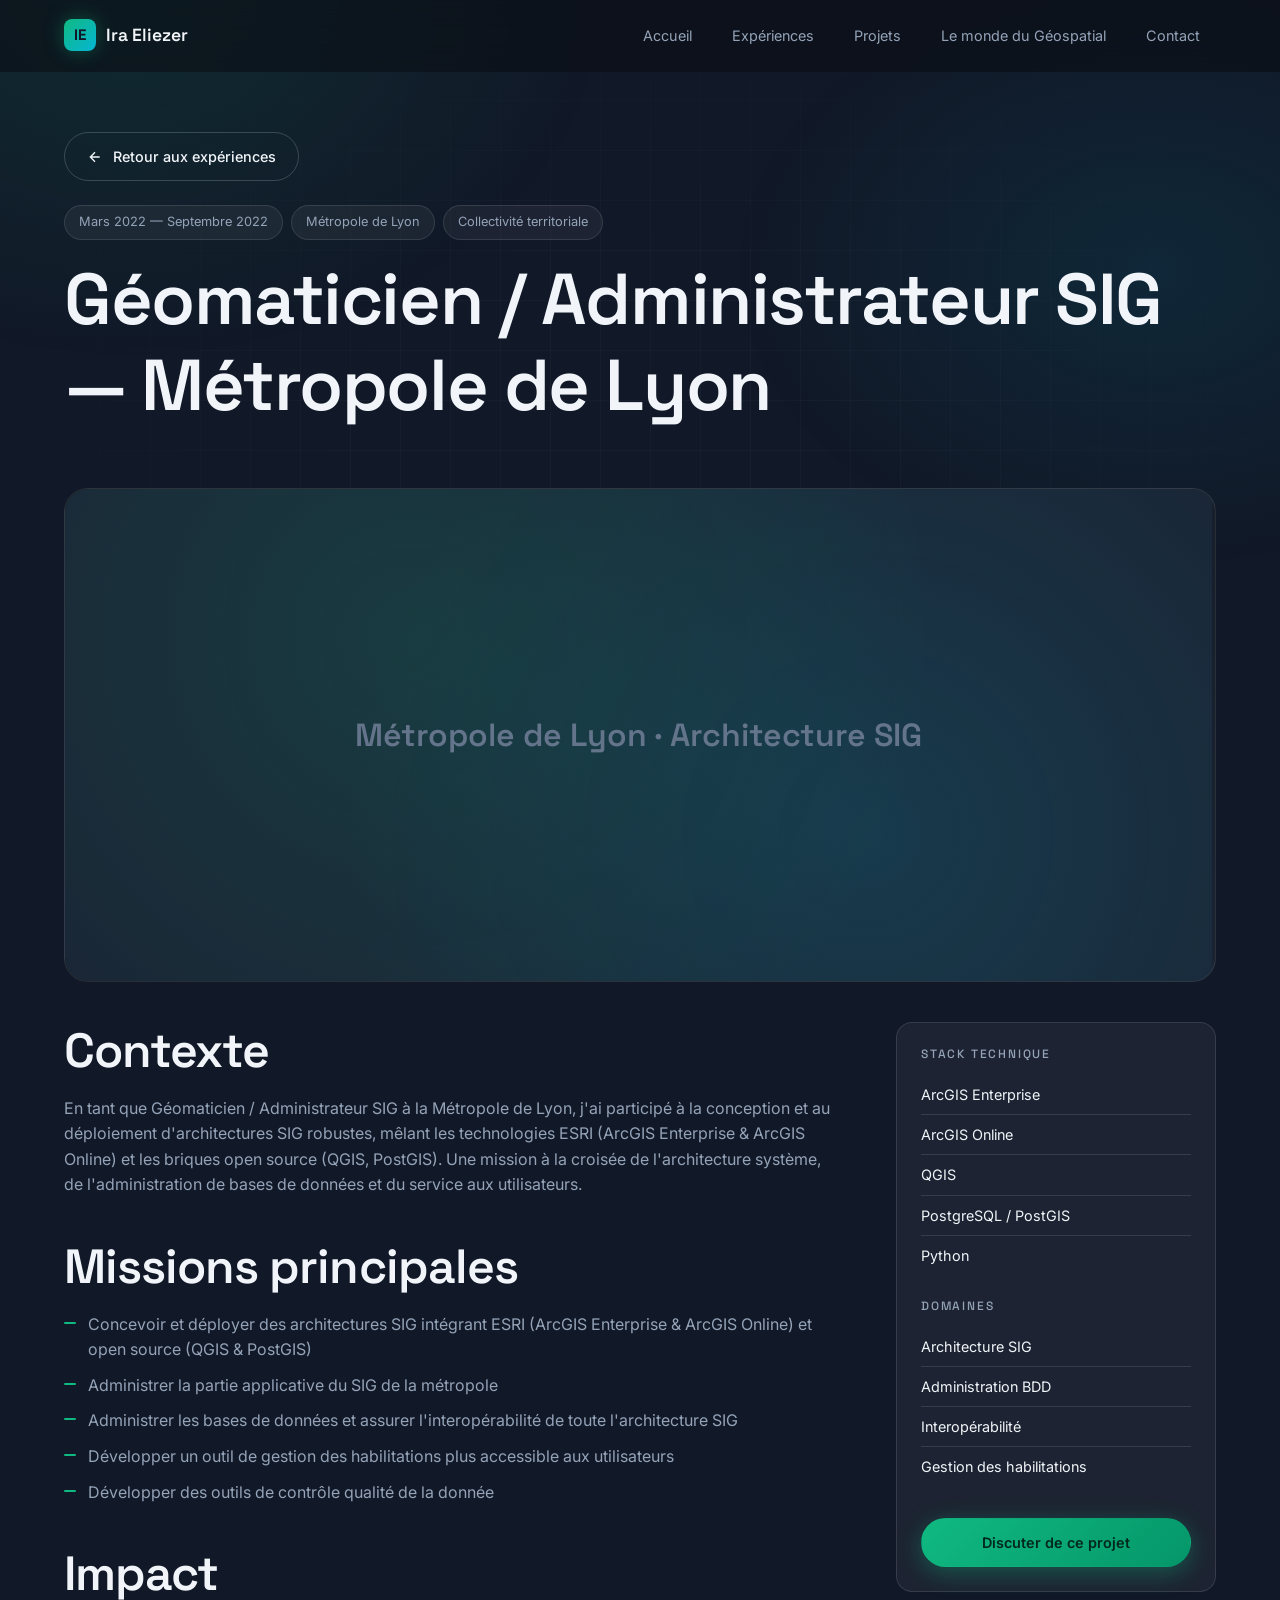
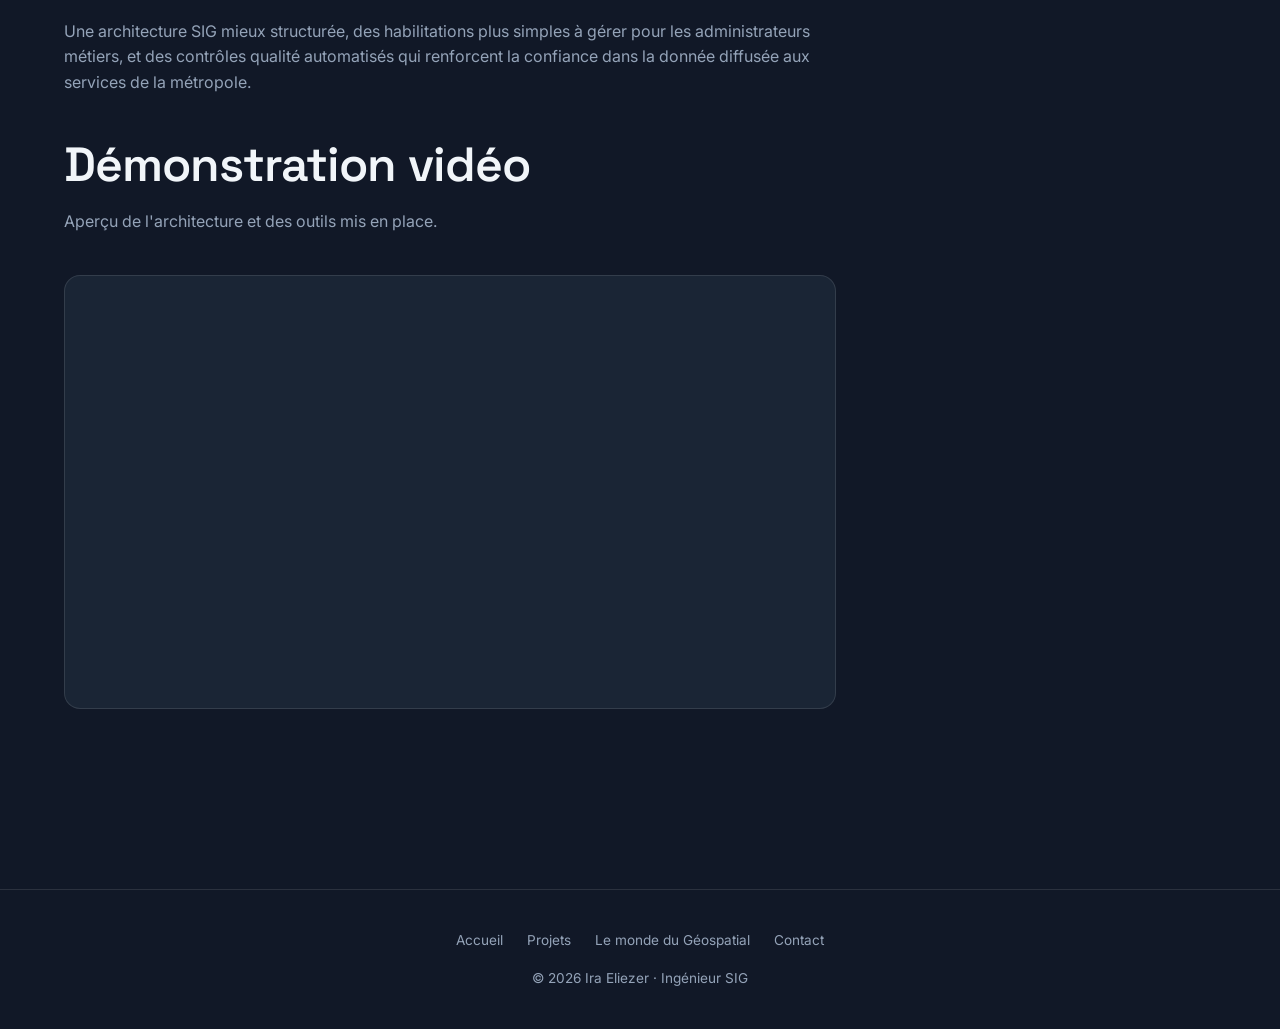
==== experience-lyon.html @ 68beef40 "Initial commit — portfolio SIG" ====
<!DOCTYPE html>
<html lang="fr">
<head>
  <meta charset="UTF-8" />
  <meta name="viewport" content="width=device-width, initial-scale=1.0" />
  <title>Géomaticien / Administrateur SIG — Métropole de Lyon · Ira Eliezer</title>
  <meta name="description" content="Expérience Géomaticien / Administrateur SIG à la Métropole de Lyon : architecture SIG ESRI & Open Source, administration applicative, interopérabilité PostGIS." />
  <link rel="preconnect" href="https://fonts.googleapis.com" />
  <link rel="preconnect" href="https://fonts.gstatic.com" crossorigin />
  <link href="https://fonts.googleapis.com/css2?family=Inter:wght@400;500;600;700&family=Space+Grotesk:wght@500;600;700&display=swap" rel="stylesheet" />
  <link rel="stylesheet" href="assets/css/style.css" />
</head>
<body>

  <header class="header">
    <div class="container">
      <a href="index.html" class="logo">
        <span class="logo-mark">IE</span>
        <span>Ira Eliezer</span>
      </a>
      <nav class="nav">
        <a href="index.html">Accueil</a>
        <a href="index.html#experiences">Expériences</a>
        <a href="projets.html">Projets</a>
        <a href="geospatial.html">Le monde du Géospatial</a>
        <a href="contact.html">Contact</a>
      </nav>
      <button class="nav-toggle" aria-label="Menu">
        <svg viewBox="0 0 24 24" fill="none" stroke="currentColor" stroke-width="2"><path d="M3 6h18M3 12h18M3 18h18"/></svg>
      </button>
    </div>
  </header>

  <section class="exp-detail">
    <div class="container">

      <div class="exp-hero reveal">
        <a href="index.html#experiences" class="btn btn-ghost" style="margin-bottom: 24px;">
          <svg viewBox="0 0 24 24" fill="none" stroke="currentColor" stroke-width="2"><path d="M19 12H5M12 19l-7-7 7-7"/></svg>
          Retour aux expériences
        </a>
        <div class="exp-meta">
          <span>Mars 2022 — Septembre 2022</span>
          <span>Métropole de Lyon</span>
          <span>Collectivité territoriale</span>
        </div>
        <h1>Géomaticien / Administrateur SIG — Métropole de Lyon</h1>
      </div>

      <div class="exp-image reveal">
        <div class="card-media" style="aspect-ratio: 21 / 9; height: 100%;">
          <div class="placeholder">Métropole de Lyon · Architecture SIG</div>
        </div>
      </div>

      <div class="exp-content">
        <div class="exp-body reveal">
          <h2>Contexte</h2>
          <p>
            En tant que Géomaticien / Administrateur SIG à la Métropole de Lyon, j'ai
            participé à la conception et au déploiement d'architectures SIG robustes,
            mêlant les technologies ESRI (ArcGIS Enterprise & ArcGIS Online) et les
            briques open source (QGIS, PostGIS). Une mission à la croisée de l'architecture
            système, de l'administration de bases de données et du service aux utilisateurs.
          </p>

          <h2>Missions principales</h2>
          <ul>
            <li>Concevoir et déployer des architectures SIG intégrant ESRI (ArcGIS Enterprise & ArcGIS Online) et open source (QGIS & PostGIS)</li>
            <li>Administrer la partie applicative du SIG de la métropole</li>
            <li>Administrer les bases de données et assurer l'interopérabilité de toute l'architecture SIG</li>
            <li>Développer un outil de gestion des habilitations plus accessible aux utilisateurs</li>
            <li>Développer des outils de contrôle qualité de la donnée</li>
          </ul>

          <h2>Impact</h2>
          <p>
            Une architecture SIG mieux structurée, des habilitations plus simples à gérer
            pour les administrateurs métiers, et des contrôles qualité automatisés qui
            renforcent la confiance dans la donnée diffusée aux services de la métropole.
          </p>

          <h2>Démonstration vidéo</h2>
          <p>Aperçu de l'architecture et des outils mis en place.</p>
          <div class="video-wrap">
            <iframe src="https://www.youtube.com/embed/videoseries?list=PLAYLIST_ID_OR_VIDEO_ID"
                    title="Démonstration architecture SIG Métropole de Lyon"
                    allow="accelerometer; autoplay; clipboard-write; encrypted-media; gyroscope; picture-in-picture"
                    allowfullscreen></iframe>
          </div>
        </div>

        <aside class="exp-sidebar reveal reveal-delay-1">
          <h4>Stack technique</h4>
          <ul>
            <li>ArcGIS Enterprise</li>
            <li>ArcGIS Online</li>
            <li>QGIS</li>
            <li>PostgreSQL / PostGIS</li>
            <li>Python</li>
          </ul>
          <h4>Domaines</h4>
          <ul>
            <li>Architecture SIG</li>
            <li>Administration BDD</li>
            <li>Interopérabilité</li>
            <li>Gestion des habilitations</li>
          </ul>
          <a href="contact.html" class="btn btn-primary" style="width: 100%; justify-content: center; margin-top: 8px;">
            Discuter de ce projet
          </a>
        </aside>
      </div>

    </div>
  </section>

  <footer class="footer">
    <div class="container">
      <div class="footer-links">
        <a href="index.html">Accueil</a>
        <a href="projets.html">Projets</a>
        <a href="geospatial.html">Le monde du Géospatial</a>
        <a href="contact.html">Contact</a>
      </div>
      <div>© 2026 Ira Eliezer · Ingénieur SIG</div>
    </div>
  </footer>

  <script src="assets/js/main.js"></script>
</body>
</html>
---- assets/css/style.css ----
/* =========================================================
   Portfolio — Ira Eliezer
   Stack: HTML/CSS/JS pur — Design moderne, sombre, géospatial
   ========================================================= */

:root {
  --bg: #111827;
  --bg-elev: #1a2535;
  --surface: rgba(255, 255, 255, 0.05);
  --surface-hover: rgba(255, 255, 255, 0.09);
  --border: rgba(255, 255, 255, 0.11);
  --border-strong: rgba(255, 255, 255, 0.18);

  --primary: #10b981;
  --primary-glow: rgba(16, 185, 129, 0.35);
  --accent: #06b6d4;
  --accent-glow: rgba(6, 182, 212, 0.3);
  --highlight: #f59e0b;

  --text: #f1f5f9;
  --text-muted: #94a3b8;
  --text-dim: #64748b;

  --radius: 16px;
  --radius-sm: 10px;
  --radius-lg: 24px;

  --font-display: 'Space Grotesk', 'Inter', system-ui, sans-serif;
  --font-body: 'Inter', system-ui, -apple-system, sans-serif;

  --shadow-soft: 0 8px 32px rgba(0, 0, 0, 0.35);
  --shadow-glow: 0 0 60px var(--primary-glow);

  --container: 1200px;
  --header-h: 72px;
}

* {
  margin: 0;
  padding: 0;
  box-sizing: border-box;
}

html {
  scroll-behavior: smooth;
}

body {
  font-family: var(--font-body);
  background: var(--bg);
  color: var(--text);
  line-height: 1.6;
  font-size: 16px;
  overflow-x: hidden;
  -webkit-font-smoothing: antialiased;
}

/* Background ambient effects */
body::before {
  content: '';
  position: fixed;
  inset: 0;
  background:
    radial-gradient(ellipse 800px 600px at 10% 0%, rgba(16, 185, 129, 0.12), transparent 60%),
    radial-gradient(ellipse 700px 500px at 90% 30%, rgba(6, 182, 212, 0.10), transparent 60%),
    radial-gradient(ellipse 600px 400px at 50% 100%, rgba(245, 158, 11, 0.06), transparent 60%);
  pointer-events: none;
  z-index: -1;
}

/* Subtle grid pattern overlay */
body::after {
  content: '';
  position: fixed;
  inset: 0;
  background-image:
    linear-gradient(rgba(255, 255, 255, 0.025) 1px, transparent 1px),
    linear-gradient(90deg, rgba(255, 255, 255, 0.025) 1px, transparent 1px);
  background-size: 50px 50px;
  pointer-events: none;
  z-index: -1;
  mask-image: radial-gradient(ellipse at center, black 30%, transparent 80%);
}

img { max-width: 100%; display: block; }
a { color: inherit; text-decoration: none; }
button { font-family: inherit; cursor: pointer; border: none; background: none; color: inherit; }

/* ==================== Typography ==================== */
h1, h2, h3, h4 { font-family: var(--font-display); font-weight: 600; line-height: 1.2; letter-spacing: -0.02em; }
h1 { font-size: clamp(2.5rem, 6vw, 4.5rem); }
h2 { font-size: clamp(2rem, 4vw, 3rem); }
h3 { font-size: 1.5rem; }

.text-muted { color: var(--text-muted); }
.text-gradient {
  background: linear-gradient(135deg, var(--primary), var(--accent));
  -webkit-background-clip: text;
  background-clip: text;
  -webkit-text-fill-color: transparent;
}

/* ==================== Layout ==================== */
.container {
  max-width: var(--container);
  margin: 0 auto;
  padding: 0 24px;
}

section {
  padding: 100px 0;
  position: relative;
}

.section-head {
  margin-bottom: 60px;
  max-width: 700px;
}

.section-eyebrow {
  display: inline-flex;
  align-items: center;
  gap: 8px;
  font-size: 0.75rem;
  letter-spacing: 0.2em;
  text-transform: uppercase;
  color: var(--primary);
  font-weight: 500;
  margin-bottom: 16px;
}

.section-eyebrow::before {
  content: '';
  width: 24px;
  height: 1px;
  background: var(--primary);
}

.section-head p {
  margin-top: 16px;
  color: var(--text-muted);
  font-size: 1.05rem;
  max-width: 600px;
}

/* ==================== Header ==================== */
.header {
  position: fixed;
  top: 0;
  left: 0;
  right: 0;
  height: var(--header-h);
  display: flex;
  align-items: center;
  z-index: 100;
  backdrop-filter: blur(14px);
  -webkit-backdrop-filter: blur(14px);
  background: rgba(10, 14, 20, 0.6);
  border-bottom: 1px solid transparent;
  transition: border-color 0.3s, background 0.3s;
}

.header.scrolled {
  border-bottom-color: var(--border);
  background: rgba(10, 14, 20, 0.85);
}

.header .container {
  display: flex;
  align-items: center;
  justify-content: space-between;
  width: 100%;
}

.logo {
  font-family: var(--font-display);
  font-weight: 600;
  font-size: 1.1rem;
  display: flex;
  align-items: center;
  gap: 10px;
}

.logo-mark {
  width: 32px;
  height: 32px;
  border-radius: 8px;
  background: linear-gradient(135deg, var(--primary), var(--accent));
  display: grid;
  place-items: center;
  color: var(--bg);
  font-weight: 700;
  font-size: 0.95rem;
  box-shadow: 0 0 20px var(--primary-glow);
}

.nav {
  display: flex;
  align-items: center;
  gap: 8px;
}

.nav a {
  padding: 8px 16px;
  border-radius: 8px;
  font-size: 0.9rem;
  color: var(--text-muted);
  transition: color 0.2s, background 0.2s;
}

.nav a:hover,
.nav a.active {
  color: var(--text);
  background: var(--surface);
}

.nav-toggle {
  display: none;
  width: 40px;
  height: 40px;
  border-radius: 8px;
  background: var(--surface);
  border: 1px solid var(--border);
  align-items: center;
  justify-content: center;
}

.nav-toggle svg { width: 20px; height: 20px; }

/* ==================== Buttons ==================== */
.btn {
  display: inline-flex;
  align-items: center;
  gap: 10px;
  padding: 12px 22px;
  border-radius: 999px;
  font-size: 0.9rem;
  font-weight: 500;
  transition: transform 0.2s, box-shadow 0.2s, background 0.2s, border-color 0.2s;
  border: 1px solid var(--border-strong);
  background: var(--surface);
  white-space: nowrap;
}

.btn:hover { transform: translateY(-2px); background: var(--surface-hover); border-color: var(--primary); }

.btn-primary {
  background: linear-gradient(135deg, var(--primary), #059669);
  border-color: transparent;
  color: #02281c;
  font-weight: 600;
  box-shadow: 0 6px 24px var(--primary-glow);
}
.btn-primary:hover { box-shadow: 0 10px 36px var(--primary-glow); border-color: transparent; }

.btn-ghost { background: transparent; }

.btn svg { width: 16px; height: 16px; }

/* ==================== Hero ==================== */
.hero {
  min-height: 100vh;
  display: flex;
  align-items: center;
  padding-top: calc(var(--header-h) + 60px);
  padding-bottom: 60px;
  position: relative;
}

.hero-grid {
  display: grid;
  grid-template-columns: 1.3fr 1fr;
  gap: 60px;
  align-items: center;
}

.hero-eyebrow {
  display: inline-flex;
  align-items: center;
  gap: 10px;
  padding: 6px 14px;
  border-radius: 999px;
  background: var(--surface);
  border: 1px solid var(--border);
  font-size: 0.8rem;
  color: var(--text-muted);
  margin-bottom: 24px;
}

.hero-eyebrow .pulse {
  width: 8px;
  height: 8px;
  background: var(--primary);
  border-radius: 50%;
  box-shadow: 0 0 0 0 var(--primary-glow);
  animation: pulse 2s infinite;
}

@keyframes pulse {
  0% { box-shadow: 0 0 0 0 var(--primary-glow); }
  70% { box-shadow: 0 0 0 12px rgba(16, 185, 129, 0); }
  100% { box-shadow: 0 0 0 0 rgba(16, 185, 129, 0); }
}

.hero h1 {
  margin-bottom: 24px;
}

.hero h1 .role {
  display: block;
  color: var(--text-muted);
  font-size: 0.5em;
  font-weight: 400;
  margin-top: 8px;
  letter-spacing: 0.02em;
}

.hero p {
  font-size: 1.1rem;
  color: var(--text-muted);
  max-width: 540px;
  margin-bottom: 36px;
}

.hero-actions {
  display: flex;
  flex-wrap: wrap;
  gap: 12px;
}

.hero-stats {
  margin-top: 60px;
  display: flex;
  gap: 40px;
  flex-wrap: wrap;
}

.stat .num {
  font-family: var(--font-display);
  font-size: 2rem;
  font-weight: 600;
  color: var(--text);
}

.stat .label {
  font-size: 0.85rem;
  color: var(--text-muted);
}

/* Hero visual */
.hero-visual {
  position: relative;
  aspect-ratio: 1;
  display: grid;
  place-items: center;
}

.orbit {
  position: absolute;
  inset: 0;
  border-radius: 50%;
  border: 1px solid var(--border);
  animation: spin 30s linear infinite;
}
.orbit::before {
  content: '';
  position: absolute;
  width: 12px;
  height: 12px;
  border-radius: 50%;
  background: var(--primary);
  box-shadow: 0 0 20px var(--primary);
  top: -6px;
  left: 50%;
  transform: translateX(-50%);
}

.orbit-2 {
  inset: 20%;
  animation-duration: 18s;
  animation-direction: reverse;
}
.orbit-2::before { background: var(--accent); box-shadow: 0 0 20px var(--accent); }

.orbit-3 {
  inset: 38%;
  animation-duration: 12s;
}
.orbit-3::before { background: var(--highlight); box-shadow: 0 0 20px var(--highlight); }

@keyframes spin {
  to { transform: rotate(360deg); }
}

.hero-core {
  width: 30%;
  aspect-ratio: 1;
  border-radius: 50%;
  background: radial-gradient(circle at 30% 30%, rgba(16, 185, 129, 0.8), rgba(6, 182, 212, 0.4) 60%, transparent);
  filter: blur(2px);
  position: relative;
  z-index: 2;
  animation: pulse-core 4s ease-in-out infinite;
}

@keyframes pulse-core {
  0%, 100% { transform: scale(1); opacity: 0.9; }
  50% { transform: scale(1.08); opacity: 1; }
}

/* ==================== Card / Experience ==================== */
.card {
  position: relative;
  background: var(--surface);
  border: 1px solid var(--border);
  border-radius: var(--radius);
  overflow: hidden;
  transition: transform 0.3s, border-color 0.3s, background 0.3s;
}

.card:hover {
  transform: translateY(-4px);
  border-color: var(--border-strong);
  background: var(--surface-hover);
}

.card-media {
  aspect-ratio: 16 / 9;
  position: relative;
  overflow: hidden;
  background: linear-gradient(135deg, #0f141c, #1a2332);
}

.card-media img,
.card-media .placeholder {
  width: 100%;
  height: 100%;
  object-fit: cover;
  transition: transform 0.5s;
}

.card:hover .card-media img { transform: scale(1.05); }

.card-media .placeholder {
  display: grid;
  place-items: center;
  font-family: var(--font-display);
  font-weight: 600;
  font-size: 2rem;
  color: var(--text-dim);
  background:
    radial-gradient(circle at 30% 30%, rgba(16, 185, 129, 0.15), transparent 60%),
    radial-gradient(circle at 70% 70%, rgba(6, 182, 212, 0.15), transparent 60%),
    var(--bg-elev);
}

.card-body {
  padding: 24px;
}

.card-meta {
  display: flex;
  align-items: center;
  gap: 10px;
  font-size: 0.8rem;
  color: var(--text-muted);
  margin-bottom: 12px;
}

.card-meta .dot {
  width: 4px;
  height: 4px;
  border-radius: 50%;
  background: var(--text-dim);
}

.card h3 {
  margin-bottom: 8px;
  font-size: 1.25rem;
}

.card p {
  color: var(--text-muted);
  font-size: 0.95rem;
  margin-bottom: 20px;
}

.card-cta {
  display: inline-flex;
  align-items: center;
  gap: 6px;
  font-size: 0.9rem;
  font-weight: 500;
  color: var(--primary);
  transition: gap 0.2s;
}
.card:hover .card-cta { gap: 10px; }
.card-cta svg { width: 14px; height: 14px; }

/* Experience grid */
.experience-grid {
  display: grid;
  grid-template-columns: repeat(auto-fit, minmax(340px, 1fr));
  gap: 24px;
}

/* Tags / chips */
.tags {
  display: flex;
  flex-wrap: wrap;
  gap: 6px;
  margin-bottom: 18px;
}

.tag {
  font-size: 0.72rem;
  padding: 4px 10px;
  border-radius: 999px;
  background: rgba(16, 185, 129, 0.08);
  color: var(--primary);
  border: 1px solid rgba(16, 185, 129, 0.2);
}

/* ==================== Experience detail page ==================== */
.exp-detail {
  padding-top: calc(var(--header-h) + 60px);
}

.exp-hero {
  margin-bottom: 60px;
}

.exp-meta {
  display: flex;
  flex-wrap: wrap;
  gap: 8px;
  margin-bottom: 16px;
}

.exp-meta span {
  font-size: 0.8rem;
  padding: 6px 14px;
  border-radius: 999px;
  background: var(--surface);
  border: 1px solid var(--border);
  color: var(--text-muted);
}

.exp-image {
  margin: 40px 0;
  border-radius: var(--radius-lg);
  overflow: hidden;
  border: 1px solid var(--border);
  aspect-ratio: 21 / 9;
  background: linear-gradient(135deg, #0f141c, #1a2332);
}

.exp-image img { width: 100%; height: 100%; object-fit: cover; }

.exp-content {
  display: grid;
  grid-template-columns: 1fr 320px;
  gap: 60px;
  align-items: start;
}

.exp-body h2 {
  margin: 40px 0 16px;
}
.exp-body h2:first-child { margin-top: 0; }
.exp-body p { color: var(--text-muted); margin-bottom: 16px; }
.exp-body ul { padding-left: 0; list-style: none; }
.exp-body ul li {
  position: relative;
  padding-left: 24px;
  margin-bottom: 10px;
  color: var(--text-muted);
}
.exp-body ul li::before {
  content: '';
  position: absolute;
  left: 0;
  top: 10px;
  width: 12px;
  height: 2px;
  background: var(--primary);
  border-radius: 2px;
}

.exp-sidebar {
  position: sticky;
  top: calc(var(--header-h) + 24px);
  background: var(--surface);
  border: 1px solid var(--border);
  border-radius: var(--radius);
  padding: 24px;
}
.exp-sidebar h4 {
  font-size: 0.75rem;
  letter-spacing: 0.15em;
  text-transform: uppercase;
  color: var(--text-muted);
  margin-bottom: 14px;
  font-weight: 500;
}
.exp-sidebar ul { list-style: none; padding: 0; margin-bottom: 24px; }
.exp-sidebar li {
  padding: 8px 0;
  border-bottom: 1px solid var(--border);
  color: var(--text);
  font-size: 0.9rem;
}
.exp-sidebar li:last-child { border-bottom: none; }

/* Video container */
.video-wrap {
  margin-top: 40px;
  border-radius: var(--radius);
  overflow: hidden;
  border: 1px solid var(--border);
  position: relative;
  aspect-ratio: 16 / 9;
  background: var(--bg-elev);
}
.video-wrap iframe,
.video-wrap video {
  position: absolute;
  inset: 0;
  width: 100%;
  height: 100%;
  border: none;
}

/* ==================== Projects ==================== */
.projects-grid {
  display: grid;
  grid-template-columns: repeat(12, 1fr);
  gap: 24px;
}

.project {
  position: relative;
  border-radius: var(--radius-lg);
  overflow: hidden;
  border: 1px solid var(--border);
  background: var(--surface);
  min-height: 320px;
  display: flex;
  flex-direction: column;
  justify-content: flex-end;
  padding: 32px;
  transition: transform 0.4s, border-color 0.3s;
  isolation: isolate;
}

.project::before {
  content: '';
  position: absolute;
  inset: 0;
  background: var(--gradient, linear-gradient(135deg, #10b981, #06b6d4));
  opacity: 0.18;
  z-index: -2;
  transition: opacity 0.4s;
}

.project::after {
  content: '';
  position: absolute;
  inset: 0;
  background:
    radial-gradient(circle at 80% 0%, rgba(255,255,255,0.08), transparent 50%),
    linear-gradient(180deg, transparent 0%, rgba(10, 14, 20, 0.7) 70%, rgba(10, 14, 20, 0.95) 100%);
  z-index: -1;
  transition: opacity 0.4s;
}

.project:hover { transform: translateY(-6px); border-color: var(--border-strong); }
.project:hover::before { opacity: 0.28; }

.project-size-lg { grid-column: span 8; min-height: 420px; }
.project-size-md { grid-column: span 4; }
.project-size-sm { grid-column: span 4; }

.project-tag {
  position: absolute;
  top: 24px;
  left: 24px;
  font-size: 0.72rem;
  padding: 4px 12px;
  border-radius: 999px;
  background: rgba(0, 0, 0, 0.4);
  backdrop-filter: blur(8px);
  border: 1px solid rgba(255, 255, 255, 0.15);
  color: var(--text);
}

.project h3 {
  font-size: 1.5rem;
  margin-bottom: 10px;
}

.project p {
  color: rgba(255, 255, 255, 0.75);
  font-size: 0.95rem;
  margin-bottom: 18px;
  max-width: 480px;
}

.project-stack {
  display: flex;
  flex-wrap: wrap;
  gap: 6px;
  margin-bottom: 18px;
}
.project-stack span {
  font-size: 0.72rem;
  padding: 3px 10px;
  border-radius: 999px;
  background: rgba(255, 255, 255, 0.08);
  border: 1px solid rgba(255, 255, 255, 0.1);
}

.project-link {
  display: inline-flex;
  align-items: center;
  gap: 6px;
  font-size: 0.9rem;
  font-weight: 500;
}
.project-link svg { width: 14px; height: 14px; transition: transform 0.2s; }
.project:hover .project-link svg { transform: translate(3px, -3px); }

/* Decorative shape inside project card */
.project-shape {
  position: absolute;
  top: 0;
  right: 0;
  width: 60%;
  height: 60%;
  opacity: 0.4;
  z-index: -1;
}

/* ==================== YouTube / Geospatial ==================== */
.video-grid {
  display: grid;
  grid-template-columns: repeat(auto-fit, minmax(320px, 1fr));
  gap: 24px;
}

.video-card {
  background: var(--surface);
  border: 1px solid var(--border);
  border-radius: var(--radius);
  overflow: hidden;
  transition: transform 0.3s, border-color 0.3s;
}
.video-card:hover { transform: translateY(-4px); border-color: var(--border-strong); }

.video-card .thumb {
  position: relative;
  aspect-ratio: 16 / 9;
  background: var(--bg-elev);
}
.video-card iframe {
  position: absolute;
  inset: 0;
  width: 100%;
  height: 100%;
  border: 0;
}
.video-card-body { padding: 20px; }
.video-card h3 { font-size: 1.05rem; margin-bottom: 6px; }
.video-card p { font-size: 0.85rem; color: var(--text-muted); }

/* Newsletter banner */
.newsletter {
  margin-top: 80px;
  padding: 60px;
  border-radius: var(--radius-lg);
  border: 1px solid var(--border);
  background:
    radial-gradient(circle at 0% 0%, rgba(245, 158, 11, 0.12), transparent 60%),
    radial-gradient(circle at 100% 100%, rgba(16, 185, 129, 0.12), transparent 60%),
    var(--surface);
  position: relative;
  overflow: hidden;
}

.newsletter-grid {
  display: grid;
  grid-template-columns: 1fr auto;
  gap: 40px;
  align-items: center;
}

.newsletter h2 { margin-bottom: 12px; }
.newsletter p { color: var(--text-muted); max-width: 520px; }

.newsletter-icon {
  position: absolute;
  top: 30px;
  right: 30px;
  width: 60px;
  height: 60px;
  border-radius: 16px;
  background: linear-gradient(135deg, var(--highlight), #ea580c);
  display: grid;
  place-items: center;
  color: var(--bg);
  box-shadow: 0 0 30px rgba(245, 158, 11, 0.4);
}
.newsletter-icon svg { width: 28px; height: 28px; }

/* ==================== Contact ==================== */
.contact-grid {
  display: grid;
  grid-template-columns: 1fr 1.2fr;
  gap: 60px;
  align-items: start;
}

.contact-card {
  background: var(--surface);
  border: 1px solid var(--border);
  border-radius: var(--radius);
  padding: 28px;
  margin-bottom: 16px;
  display: flex;
  align-items: center;
  gap: 16px;
  transition: border-color 0.3s, transform 0.3s;
  cursor: pointer;
}
.contact-card:hover { border-color: var(--primary); transform: translateX(4px); }

.contact-icon {
  width: 48px;
  height: 48px;
  border-radius: 12px;
  display: grid;
  place-items: center;
  flex-shrink: 0;
}
.contact-icon.gmail { background: linear-gradient(135deg, #ea4335, #c5221f); color: white; }
.contact-icon.linkedin { background: linear-gradient(135deg, #0a66c2, #004182); color: white; }
.contact-icon.phone { background: linear-gradient(135deg, var(--primary), #059669); color: white; }
.contact-icon svg { width: 22px; height: 22px; }

.contact-card h4 { font-size: 0.95rem; margin-bottom: 2px; }
.contact-card p { font-size: 0.85rem; color: var(--text-muted); margin: 0; }

/* Form */
.form {
  background: var(--surface);
  border: 1px solid var(--border);
  border-radius: var(--radius);
  padding: 36px;
}
.form-row {
  display: grid;
  grid-template-columns: 1fr 1fr;
  gap: 16px;
}
.field {
  margin-bottom: 18px;
}
.field label {
  display: block;
  font-size: 0.8rem;
  color: var(--text-muted);
  margin-bottom: 6px;
  letter-spacing: 0.02em;
}
.field input,
.field textarea {
  width: 100%;
  background: var(--bg);
  border: 1px solid var(--border);
  border-radius: var(--radius-sm);
  padding: 12px 14px;
  color: var(--text);
  font-family: inherit;
  font-size: 0.95rem;
  transition: border-color 0.2s, box-shadow 0.2s;
}
.field input:focus,
.field textarea:focus {
  outline: none;
  border-color: var(--primary);
  box-shadow: 0 0 0 4px rgba(16, 185, 129, 0.15);
}
.field textarea { resize: vertical; min-height: 140px; }

.form-status {
  margin-top: 16px;
  padding: 12px 16px;
  border-radius: var(--radius-sm);
  font-size: 0.9rem;
  display: none;
}
.form-status.success { display: block; background: rgba(16, 185, 129, 0.1); color: var(--primary); border: 1px solid rgba(16, 185, 129, 0.25); }
.form-status.error { display: block; background: rgba(239, 68, 68, 0.1); color: #f87171; border: 1px solid rgba(239, 68, 68, 0.25); }

/* ==================== Footer ==================== */
.footer {
  margin-top: 80px;
  padding: 40px 0;
  border-top: 1px solid var(--border);
  text-align: center;
  color: var(--text-muted);
  font-size: 0.85rem;
}
.footer-links {
  display: flex;
  justify-content: center;
  gap: 24px;
  margin-bottom: 16px;
}
.footer-links a { color: var(--text-muted); transition: color 0.2s; }
.footer-links a:hover { color: var(--primary); }

/* ==================== Reveal animation ==================== */
.reveal {
  opacity: 0;
  transform: translateY(24px);
  transition: opacity 0.7s ease, transform 0.7s ease;
}
.reveal.in {
  opacity: 1;
  transform: translateY(0);
}
.reveal-delay-1 { transition-delay: 0.1s; }
.reveal-delay-2 { transition-delay: 0.2s; }
.reveal-delay-3 { transition-delay: 0.3s; }

/* ==================== Responsive ==================== */
@media (max-width: 960px) {
  section { padding: 70px 0; }
  .hero { min-height: auto; padding-top: calc(var(--header-h) + 40px); }
  .hero-grid { grid-template-columns: 1fr; gap: 40px; }
  .hero-visual { max-width: 360px; margin: 0 auto; }
  .exp-content { grid-template-columns: 1fr; }
  .exp-sidebar { position: static; }
  .contact-grid { grid-template-columns: 1fr; gap: 30px; }
  .newsletter { padding: 40px 24px; }
  .newsletter-grid { grid-template-columns: 1fr; }
  .newsletter-icon { position: static; margin-bottom: 16px; }
  .project-size-lg,
  .project-size-md,
  .project-size-sm { grid-column: span 12; min-height: 280px; }
  .nav { display: none; }
  .nav-toggle { display: flex; }
  .nav.open {
    display: flex;
    position: absolute;
    top: var(--header-h);
    left: 16px;
    right: 16px;
    flex-direction: column;
    background: var(--bg-elev);
    border: 1px solid var(--border);
    border-radius: var(--radius);
    padding: 12px;
    gap: 4px;
  }
  .form-row { grid-template-columns: 1fr; }
  .form { padding: 24px; }
}

@media (max-width: 560px) {
  .hero-stats { gap: 24px; }
  .stat .num { font-size: 1.5rem; }
}
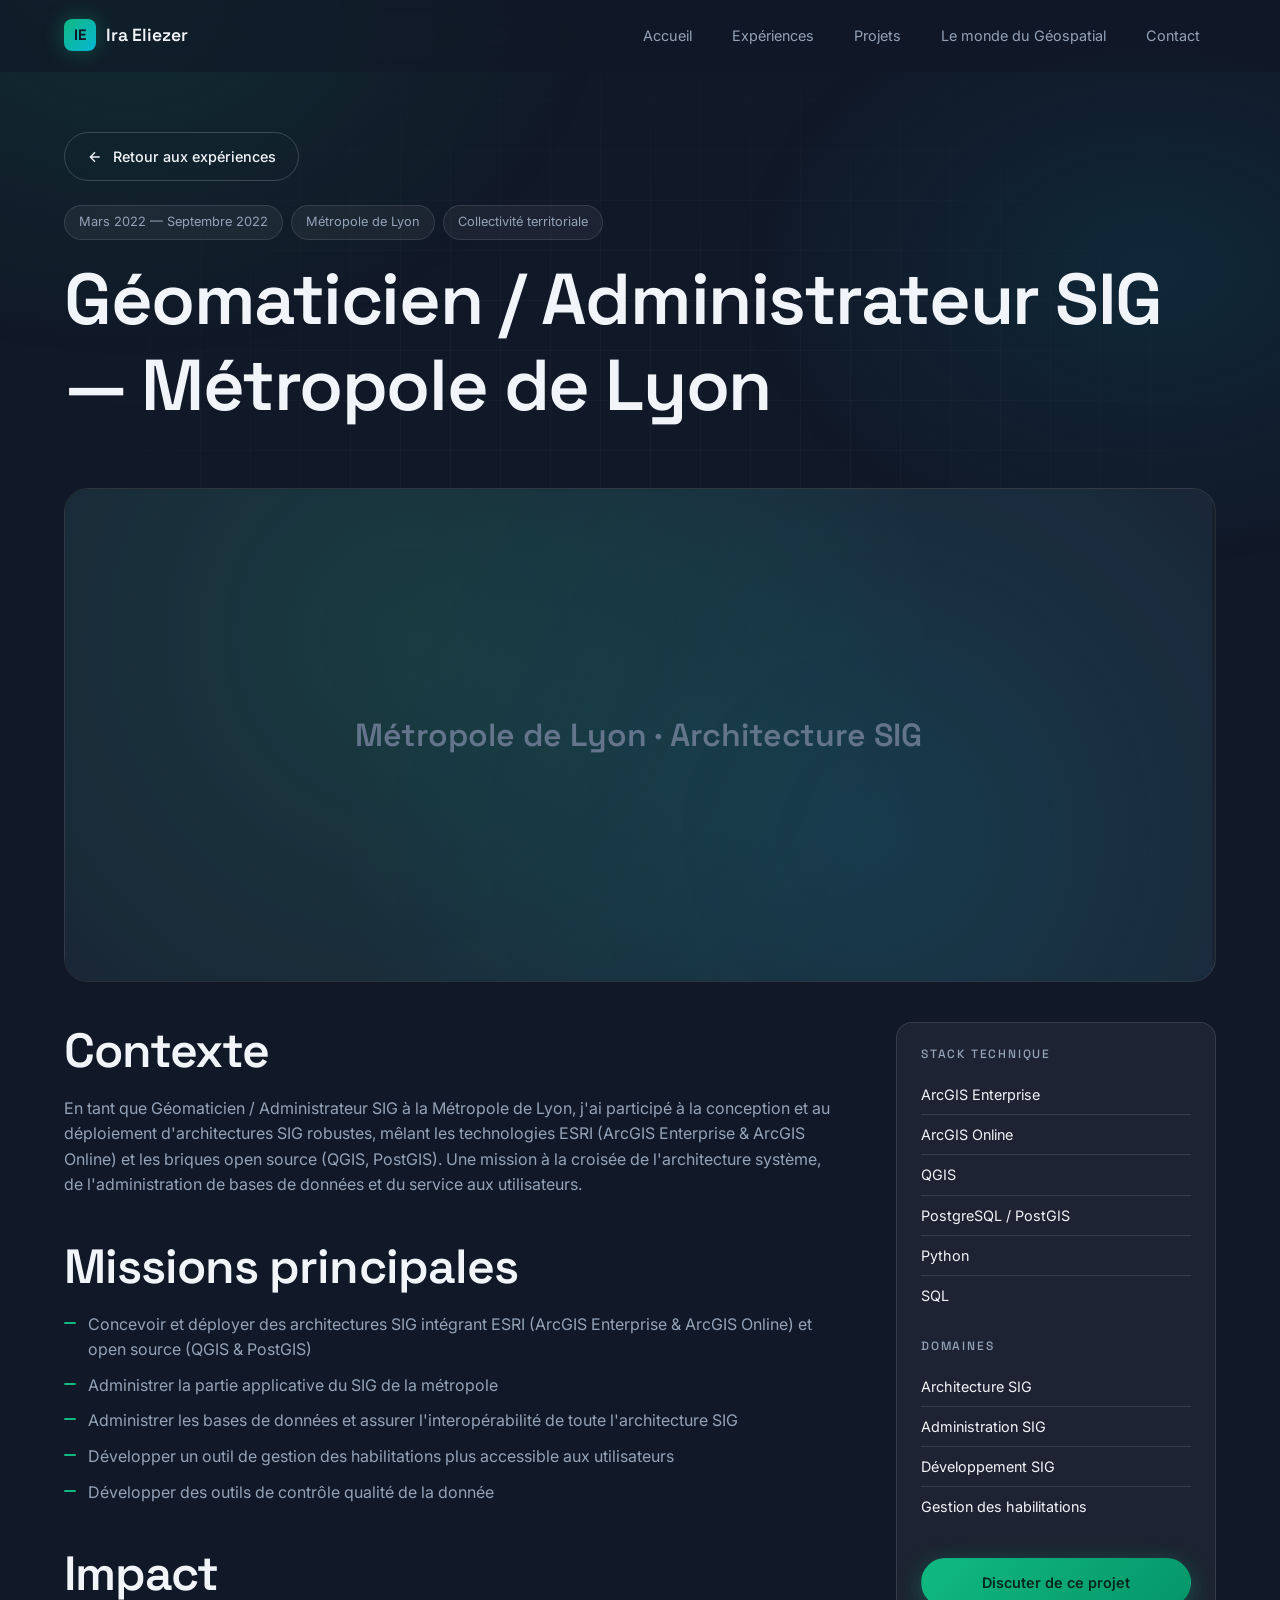
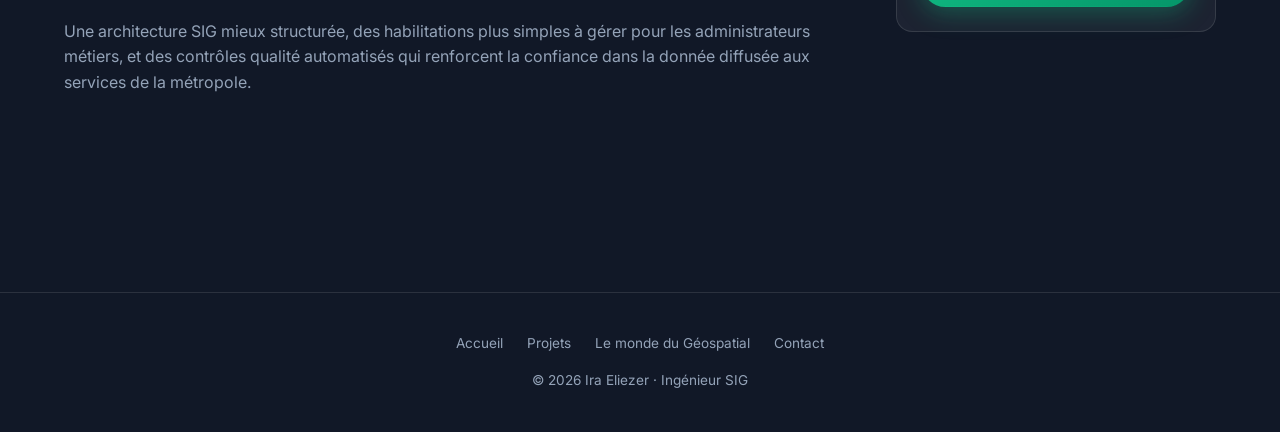
==== commit a82d5f37: "Ajout vidéo présentation, playlist Cartographie et auto-fetch RSS - Vidéo de présentation (ZuNhG2hwi" ====
--- a/experience-lyon.html
+++ b/experience-lyon.html
@@ -80,14 +80,6 @@
             renforcent la confiance dans la donnée diffusée aux services de la métropole.
           </p>
 
-          <h2>Démonstration vidéo</h2>
-          <p>Aperçu de l'architecture et des outils mis en place.</p>
-          <div class="video-wrap">
-            <iframe src="https://www.youtube.com/embed/videoseries?list=PLAYLIST_ID_OR_VIDEO_ID"
-                    title="Démonstration architecture SIG Métropole de Lyon"
-                    allow="accelerometer; autoplay; clipboard-write; encrypted-media; gyroscope; picture-in-picture"
-                    allowfullscreen></iframe>
-          </div>
         </div>
 
         <aside class="exp-sidebar reveal reveal-delay-1">
@@ -98,12 +90,13 @@
             <li>QGIS</li>
             <li>PostgreSQL / PostGIS</li>
             <li>Python</li>
+            <li>SQL</li>
           </ul>
           <h4>Domaines</h4>
           <ul>
             <li>Architecture SIG</li>
-            <li>Administration BDD</li>
-            <li>Interopérabilité</li>
+            <li>Administration SIG</li>
+            <li>Développement SIG</li>
             <li>Gestion des habilitations</li>
           </ul>
           <a href="contact.html" class="btn btn-primary" style="width: 100%; justify-content: center; margin-top: 8px;">
--- a/assets/css/style.css
+++ b/assets/css/style.css
@@ -155,14 +155,14 @@
   z-index: 100;
   backdrop-filter: blur(14px);
   -webkit-backdrop-filter: blur(14px);
-  background: rgba(10, 14, 20, 0.6);
+  background: rgba(17, 24, 39, 0.6);
   border-bottom: 1px solid transparent;
   transition: border-color 0.3s, background 0.3s;
 }
 
 .header.scrolled {
   border-bottom-color: var(--border);
-  background: rgba(10, 14, 20, 0.85);
+  background: rgba(17, 24, 39, 0.85);
 }
 
 .header .container {
@@ -694,6 +694,308 @@
   color: var(--text);
 }
 
+/* Badge entreprise / personnel sur les cartes projet */
+.project-company {
+  position: absolute;
+  top: 24px;
+  right: 24px;
+  display: inline-flex;
+  align-items: center;
+  gap: 6px;
+  font-size: 0.72rem;
+  font-weight: 500;
+  padding: 4px 12px;
+  border-radius: 999px;
+  background: rgba(0, 0, 0, 0.5);
+  backdrop-filter: blur(8px);
+  -webkit-backdrop-filter: blur(8px);
+  border: 1px solid rgba(255, 255, 255, 0.18);
+  color: var(--text);
+  z-index: 1;
+}
+.project-company svg { width: 12px; height: 12px; }
+
+.project-company-perso {
+  background: rgba(16, 185, 129, 0.18);
+  border-color: rgba(16, 185, 129, 0.4);
+  color: #6ee7b7;
+}
+
+/* Onglets de navigation rapide en haut de la page projets */
+.projects-tabs {
+  display: flex;
+  flex-wrap: wrap;
+  gap: 12px;
+  margin-top: 32px;
+}
+.projects-tab {
+  display: inline-flex;
+  align-items: center;
+  gap: 10px;
+  padding: 12px 20px;
+  border-radius: 999px;
+  background: var(--surface);
+  border: 1px solid var(--border);
+  font-size: 0.9rem;
+  color: var(--text-muted);
+  transition: color 0.2s, border-color 0.2s, background 0.2s, transform 0.2s;
+}
+.projects-tab:hover {
+  color: var(--text);
+  border-color: var(--primary);
+  background: var(--surface-hover);
+  transform: translateY(-2px);
+}
+.projects-tab svg { width: 16px; height: 16px; }
+
+/* Séparateur entre sections */
+.section-divider {
+  padding: 0;
+}
+.divider-line {
+  height: 1px;
+  background: linear-gradient(90deg, transparent, var(--border-strong), transparent);
+  width: 100%;
+  max-width: 600px;
+  margin: 0 auto;
+}
+
+/* ==================== Projet en vedette (Nexus) ==================== */
+.project-featured {
+  position: relative;
+  border-radius: var(--radius-lg);
+  border: 1px solid var(--border);
+  background:
+    radial-gradient(circle at 100% 0%, rgba(16, 185, 129, 0.10), transparent 55%),
+    radial-gradient(circle at 0% 100%, rgba(6, 182, 212, 0.08), transparent 55%),
+    var(--surface);
+  overflow: hidden;
+  display: grid;
+  grid-template-columns: 1.5fr 1fr;
+  gap: 0;
+  isolation: isolate;
+}
+
+.project-featured-shape {
+  position: relative;
+  display: grid;
+  place-items: center;
+  background:
+    radial-gradient(circle at 60% 40%, rgba(16, 185, 129, 0.12), transparent 60%),
+    linear-gradient(135deg, rgba(6, 182, 212, 0.06), rgba(16, 185, 129, 0.04));
+  border-left: 1px solid var(--border);
+  order: 2;
+  min-height: 100%;
+  padding: 40px;
+}
+.project-featured-shape svg {
+  width: 100%;
+  max-width: 360px;
+  height: auto;
+  filter: drop-shadow(0 10px 40px rgba(16, 185, 129, 0.2));
+}
+
+.project-featured-content {
+  padding: 48px;
+  display: flex;
+  flex-direction: column;
+  gap: 18px;
+}
+
+.project-featured-meta {
+  display: flex;
+  flex-wrap: wrap;
+  gap: 10px;
+  align-items: center;
+  margin-bottom: 4px;
+}
+
+.project-company-static {
+  position: static;
+  top: auto;
+  right: auto;
+}
+
+.status-badge {
+  display: inline-flex;
+  align-items: center;
+  gap: 8px;
+  font-size: 0.75rem;
+  padding: 4px 12px;
+  border-radius: 999px;
+  background: rgba(245, 158, 11, 0.12);
+  border: 1px solid rgba(245, 158, 11, 0.3);
+  color: var(--highlight);
+  font-weight: 500;
+}
+.status-dot {
+  width: 6px;
+  height: 6px;
+  border-radius: 50%;
+  background: var(--highlight);
+  box-shadow: 0 0 0 0 rgba(245, 158, 11, 0.4);
+  animation: pulse 2s infinite;
+}
+
+.project-featured-title {
+  font-family: var(--font-display);
+  font-size: clamp(2.5rem, 4vw, 3.5rem);
+  font-weight: 700;
+  line-height: 1;
+  letter-spacing: -0.03em;
+  margin: 8px 0 4px;
+}
+
+.project-featured-tagline {
+  font-size: 1.15rem;
+  color: var(--text);
+  font-weight: 500;
+  max-width: 520px;
+  margin: 0;
+}
+
+.project-featured-desc {
+  color: var(--text-muted);
+  font-size: 0.95rem;
+  line-height: 1.7;
+  max-width: 600px;
+  margin: 4px 0 8px;
+}
+
+.project-features {
+  display: grid;
+  grid-template-columns: 1fr 1fr;
+  gap: 14px;
+  margin: 10px 0 18px;
+}
+
+.project-feature {
+  display: flex;
+  gap: 12px;
+  padding: 14px;
+  background: var(--surface);
+  border: 1px solid var(--border);
+  border-radius: 12px;
+  transition: border-color 0.2s, transform 0.2s;
+}
+.project-feature:hover {
+  border-color: var(--primary);
+  transform: translateY(-2px);
+}
+
+.project-feature-icon {
+  width: 32px;
+  height: 32px;
+  border-radius: 8px;
+  background: rgba(16, 185, 129, 0.12);
+  color: var(--primary);
+  display: grid;
+  place-items: center;
+  flex-shrink: 0;
+}
+.project-feature-icon svg { width: 16px; height: 16px; }
+
+.project-feature > div:last-child {
+  display: flex;
+  flex-direction: column;
+  gap: 2px;
+}
+.project-feature strong {
+  font-size: 0.85rem;
+  color: var(--text);
+  font-weight: 600;
+}
+.project-feature span {
+  font-size: 0.78rem;
+  color: var(--text-muted);
+  line-height: 1.4;
+}
+
+.project-stack-featured {
+  margin: 4px 0 12px;
+}
+.project-stack-featured span {
+  background: var(--surface);
+  border: 1px solid var(--border);
+  color: var(--text);
+}
+
+.project-featured-actions {
+  display: flex;
+  flex-wrap: wrap;
+  gap: 12px;
+  margin-top: 8px;
+}
+
+@media (max-width: 960px) {
+  .project-featured {
+    grid-template-columns: 1fr;
+  }
+  .project-featured-shape {
+    order: 1;
+    border-left: none;
+    border-bottom: 1px solid var(--border);
+    padding: 32px;
+    min-height: 280px;
+  }
+  .project-featured-shape svg { max-width: 240px; }
+  .project-featured-content {
+    padding: 32px 28px;
+    order: 2;
+  }
+  .project-features {
+    grid-template-columns: 1fr;
+  }
+  .project-featured-title {
+    font-size: 2.25rem;
+  }
+}
+
+/* Carte vide / Bientôt */
+.project-empty {
+  background: transparent;
+  border: 2px dashed var(--border);
+  display: flex;
+  align-items: center;
+  justify-content: center;
+  text-align: center;
+  min-height: 320px;
+  transition: border-color 0.3s, background 0.3s;
+}
+.project-empty::before,
+.project-empty::after { display: none; }
+.project-empty:hover {
+  border-color: var(--primary);
+  background: rgba(16, 185, 129, 0.04);
+  transform: none;
+}
+.project-empty-content {
+  display: flex;
+  flex-direction: column;
+  align-items: center;
+  gap: 10px;
+  color: var(--text-muted);
+}
+.project-empty-content svg {
+  width: 36px;
+  height: 36px;
+  padding: 8px;
+  border-radius: 50%;
+  border: 1px solid var(--border);
+  color: var(--text-muted);
+}
+.project-empty-content h3 {
+  font-size: 1.1rem;
+  margin: 0;
+  color: var(--text);
+}
+.project-empty-content p {
+  font-size: 0.85rem;
+  margin: 0;
+  color: var(--text-muted);
+  max-width: 240px;
+}
+
 .project h3 {
   font-size: 1.5rem;
   margin-bottom: 10px;
@@ -770,8 +1072,194 @@
   border: 0;
 }
 .video-card-body { padding: 20px; }
-.video-card h3 { font-size: 1.05rem; margin-bottom: 6px; }
+.video-card h3 { font-size: 1.05rem; margin-bottom: 6px; line-height: 1.35; }
 .video-card p { font-size: 0.85rem; color: var(--text-muted); }
+
+/* Image thumbnail (YouTube auto-fetch) */
+.video-card .thumb img {
+  position: absolute;
+  inset: 0;
+  width: 100%;
+  height: 100%;
+  object-fit: cover;
+  transition: transform 0.5s, filter 0.3s;
+}
+.video-card:hover .thumb img { transform: scale(1.06); filter: brightness(0.85); }
+
+.video-thumb-link {
+  display: block;
+  position: relative;
+}
+
+.play-overlay {
+  position: absolute;
+  top: 50%;
+  left: 50%;
+  transform: translate(-50%, -50%) scale(0.9);
+  width: 56px;
+  height: 56px;
+  border-radius: 50%;
+  background: rgba(0, 0, 0, 0.65);
+  backdrop-filter: blur(8px);
+  -webkit-backdrop-filter: blur(8px);
+  display: grid;
+  place-items: center;
+  color: white;
+  z-index: 2;
+  transition: transform 0.3s, background 0.3s;
+  border: 1px solid rgba(255, 255, 255, 0.2);
+}
+.play-overlay svg { width: 24px; height: 24px; margin-left: 3px; }
+.video-card:hover .play-overlay {
+  transform: translate(-50%, -50%) scale(1);
+  background: rgba(220, 38, 38, 0.9);
+  border-color: transparent;
+  box-shadow: 0 0 30px rgba(220, 38, 38, 0.5);
+}
+
+.card-meta {
+  display: flex;
+  align-items: center;
+  gap: 8px;
+  font-size: 0.78rem;
+  color: var(--text-muted);
+  margin-bottom: 10px;
+}
+
+/* Skeleton loading state */
+.video-skeleton .thumb {
+  background: var(--bg-elev);
+  overflow: hidden;
+}
+.skeleton-shimmer,
+.skeleton-line {
+  display: block;
+  background: linear-gradient(90deg, rgba(255,255,255,0.03) 0%, rgba(255,255,255,0.08) 50%, rgba(255,255,255,0.03) 100%);
+  background-size: 200% 100%;
+  animation: shimmer 1.4s infinite ease-in-out;
+  border-radius: 6px;
+}
+.skeleton-shimmer { width: 100%; height: 100%; border-radius: 0; }
+.skeleton-line { height: 10px; }
+
+@keyframes shimmer {
+  0% { background-position: 200% 0; }
+  100% { background-position: -200% 0; }
+}
+
+/* Fallback (erreur RSS) */
+.yt-fallback {
+  margin-top: 32px;
+  padding: 32px;
+  text-align: center;
+  border: 1px dashed var(--border);
+  border-radius: var(--radius);
+  background: var(--surface);
+}
+.yt-fallback p {
+  color: var(--text-muted);
+  margin-bottom: 16px;
+}
+
+/* Playlist (Formations) */
+.playlist-grid {
+  display: grid;
+  grid-template-columns: 1fr;
+  gap: 24px;
+}
+
+.playlist-card {
+  display: grid;
+  grid-template-columns: 1.4fr 1fr;
+  gap: 0;
+  background: var(--surface);
+  border: 1px solid var(--border);
+  border-radius: var(--radius-lg);
+  overflow: hidden;
+  transition: border-color 0.3s, transform 0.3s;
+}
+.playlist-card:hover {
+  border-color: var(--border-strong);
+  transform: translateY(-3px);
+}
+
+.playlist-player {
+  position: relative;
+  aspect-ratio: 16 / 9;
+  background: var(--bg-elev);
+  border-right: 1px solid var(--border);
+}
+.playlist-player iframe {
+  position: absolute;
+  inset: 0;
+  width: 100%;
+  height: 100%;
+  border: 0;
+}
+
+.playlist-info {
+  padding: 32px;
+  display: flex;
+  flex-direction: column;
+  justify-content: center;
+  gap: 14px;
+  background:
+    radial-gradient(circle at 100% 0%, rgba(16, 185, 129, 0.08), transparent 60%),
+    transparent;
+}
+
+.playlist-meta {
+  display: flex;
+  flex-wrap: wrap;
+  gap: 8px;
+  align-items: center;
+}
+
+.playlist-badge {
+  display: inline-flex;
+  align-items: center;
+  gap: 6px;
+  font-size: 0.72rem;
+  padding: 4px 10px;
+  border-radius: 999px;
+  background: rgba(6, 182, 212, 0.1);
+  color: var(--accent);
+  border: 1px solid rgba(6, 182, 212, 0.25);
+  font-weight: 500;
+}
+.playlist-badge svg { width: 12px; height: 12px; }
+
+.playlist-info h3 {
+  font-size: 1.6rem;
+  margin: 0;
+}
+
+.playlist-info p {
+  color: var(--text-muted);
+  font-size: 0.95rem;
+  margin: 0;
+}
+
+.playlist-actions {
+  display: flex;
+  flex-wrap: wrap;
+  gap: 10px;
+  margin-top: 8px;
+}
+
+@media (max-width: 860px) {
+  .playlist-card {
+    grid-template-columns: 1fr;
+  }
+  .playlist-player {
+    border-right: none;
+    border-bottom: 1px solid var(--border);
+  }
+  .playlist-info {
+    padding: 24px;
+  }
+  .playlist-info h3 { font-size: 1.3rem; }
+}
 
 /* Newsletter banner */
 .newsletter {
